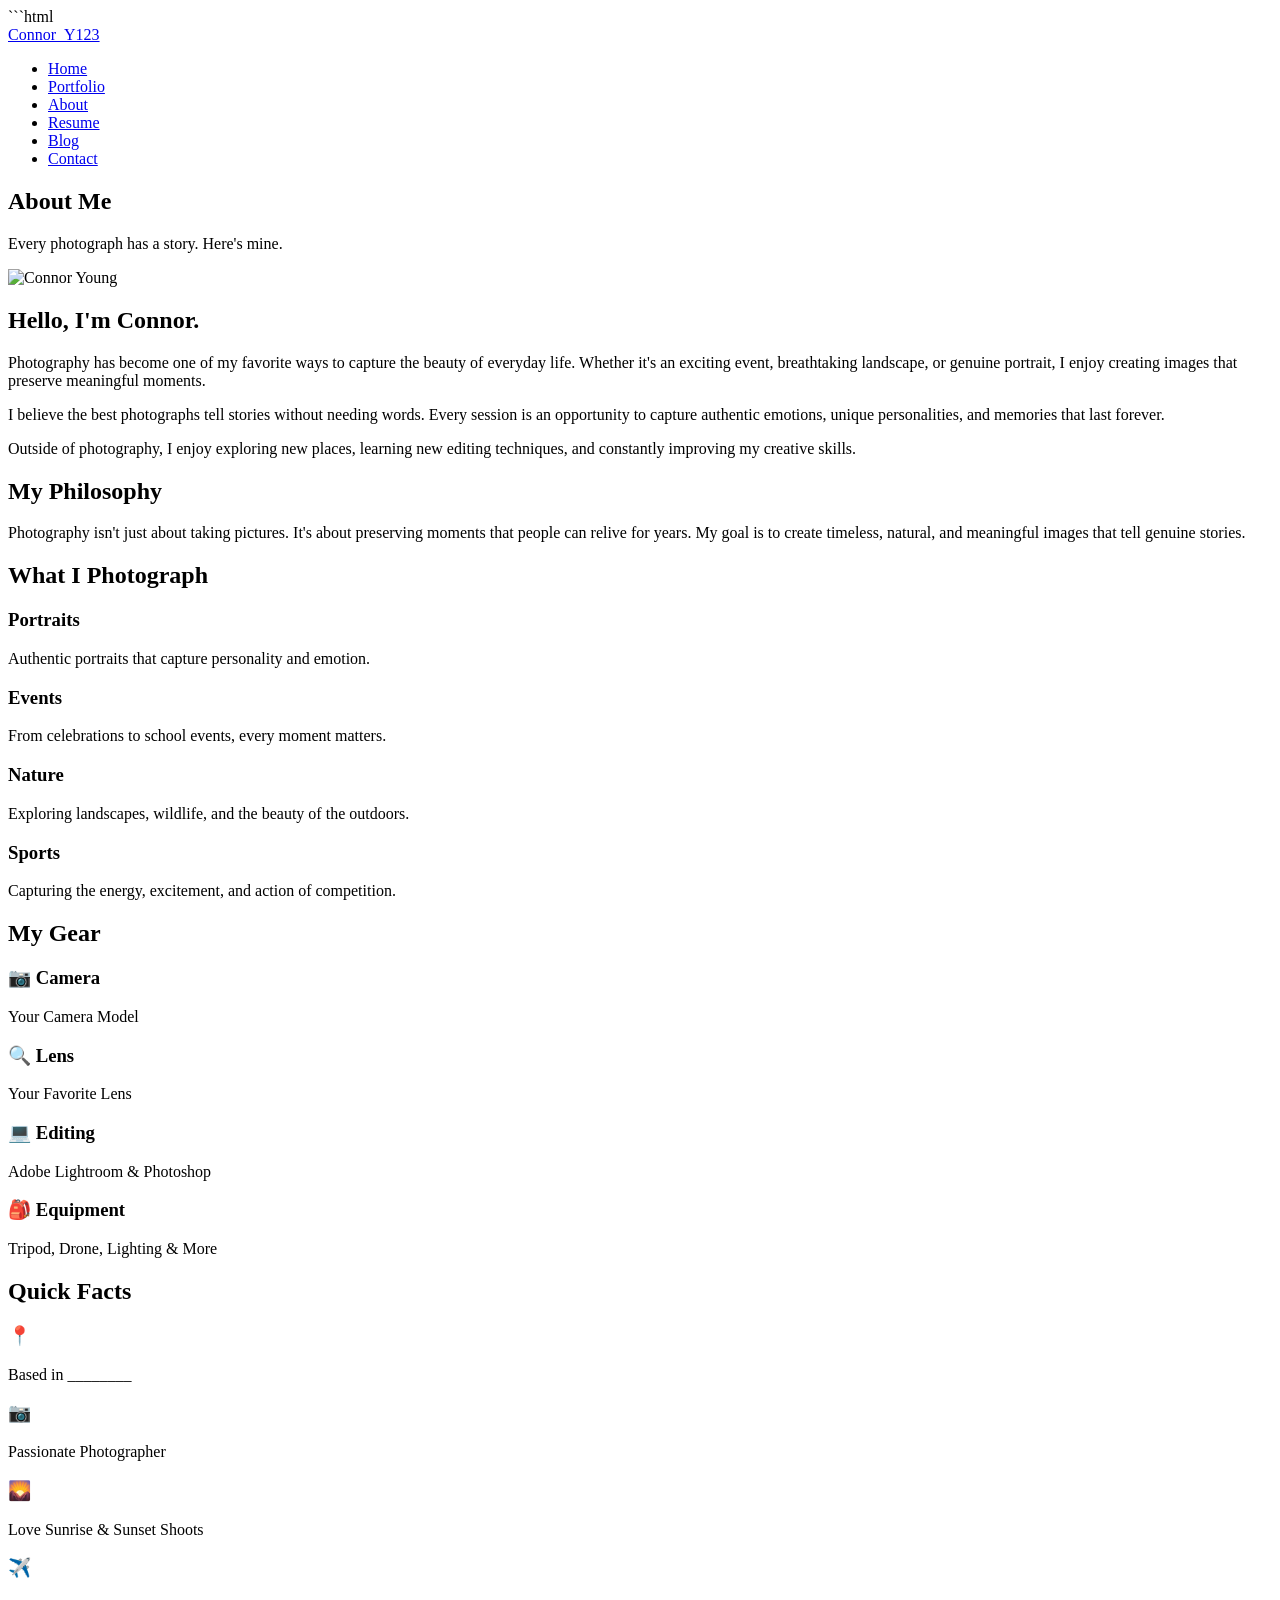
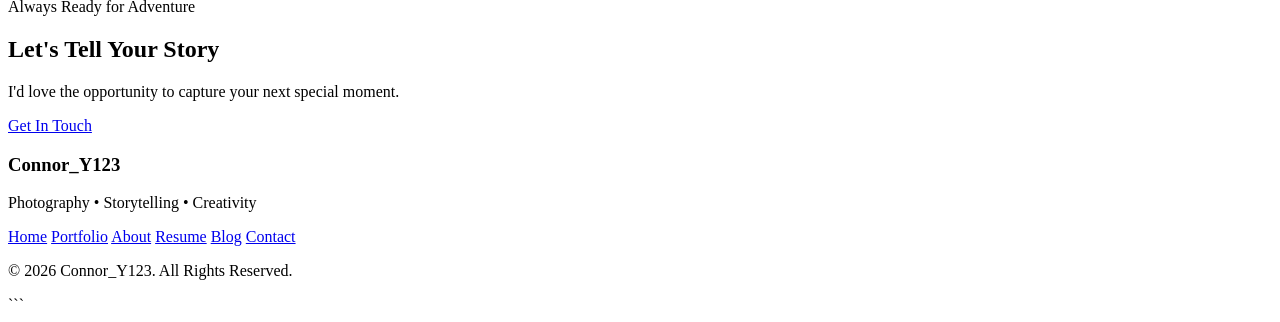
==== about.html @ cade41a1 "Create about.html" ====
```html
<!DOCTYPE html>
<html lang="en">
<head>
    <meta charset="UTF-8">
    <meta name="viewport" content="width=device-width, initial-scale=1.0">
    <title>About | Connor_Y123</title>

    <link rel="stylesheet" href="css/style.css">

    <link rel="preconnect" href="https://fonts.googleapis.com">
    <link rel="preconnect" href="https://fonts.gstatic.com" crossorigin>
    <link href="https://fonts.googleapis.com/css2?family=Poppins:wght@300;400;500;600;700&display=swap" rel="stylesheet">
</head>

<body>

<!-- ================= NAVIGATION ================= -->

<header>
    <nav class="navbar">

        <a href="index.html" class="logo">
            Connor<span>_Y123</span>
        </a>

        <ul class="nav-links">
            <li><a href="index.html">Home</a></li>
            <li><a href="portfolio.html">Portfolio</a></li>
            <li><a href="about.html" class="active">About</a></li>
            <li><a href="resume.html">Resume</a></li>
            <li><a href="blog.html">Blog</a></li>
            <li><a href="contact.html">Contact</a></li>
        </ul>

    </nav>
</header>

<!-- ================= HERO ================= -->

<section class="page-hero">

    <h1>About Me</h1>

    <p>
        Every photograph has a story. Here's mine.
    </p>

</section>

<!-- ================= ABOUT ================= -->

<section class="about-page">

    <div class="about-image">

        <!-- Replace with your own photo -->
        <img src="images/profile/profile.jpg" alt="Connor Young">

    </div>

    <div class="about-content">

        <h2>Hello, I'm Connor.</h2>

        <p>
            Photography has become one of my favorite ways to capture the
            beauty of everyday life. Whether it's an exciting event,
            breathtaking landscape, or genuine portrait, I enjoy creating
            images that preserve meaningful moments.
        </p>

        <p>
            I believe the best photographs tell stories without needing
            words. Every session is an opportunity to capture authentic
            emotions, unique personalities, and memories that last forever.
        </p>

        <p>
            Outside of photography, I enjoy exploring new places,
            learning new editing techniques, and constantly improving
            my creative skills.
        </p>

    </div>

</section>

<!-- ================= PHILOSOPHY ================= -->

<section class="mission">

    <h2>My Philosophy</h2>

    <p>
        Photography isn't just about taking pictures.
        It's about preserving moments that people can relive for years.
        My goal is to create timeless, natural, and meaningful images
        that tell genuine stories.
    </p>

</section>

<!-- ================= SPECIALTIES ================= -->

<section class="specialties">

    <h2>What I Photograph</h2>

    <div class="cards">

        <div class="card">
            <h3>Portraits</h3>
            <p>Authentic portraits that capture personality and emotion.</p>
        </div>

        <div class="card">
            <h3>Events</h3>
            <p>From celebrations to school events, every moment matters.</p>
        </div>

        <div class="card">
            <h3>Nature</h3>
            <p>Exploring landscapes, wildlife, and the beauty of the outdoors.</p>
        </div>

        <div class="card">
            <h3>Sports</h3>
            <p>Capturing the energy, excitement, and action of competition.</p>
        </div>

    </div>

</section>

<!-- ================= GEAR ================= -->

<section class="gear">

    <h2>My Gear</h2>

    <div class="gear-grid">

        <div class="gear-box">
            <h3>📷 Camera</h3>
            <p>Your Camera Model</p>
        </div>

        <div class="gear-box">
            <h3>🔍 Lens</h3>
            <p>Your Favorite Lens</p>
        </div>

        <div class="gear-box">
            <h3>💻 Editing</h3>
            <p>Adobe Lightroom & Photoshop</p>
        </div>

        <div class="gear-box">
            <h3>🎒 Equipment</h3>
            <p>Tripod, Drone, Lighting & More</p>
        </div>

    </div>

</section>

<!-- ================= FUN FACTS ================= -->

<section class="fun-facts">

    <h2>Quick Facts</h2>

    <div class="facts">

        <div class="fact">
            <h3>📍</h3>
            <p>Based in ________</p>
        </div>

        <div class="fact">
            <h3>📷</h3>
            <p>Passionate Photographer</p>
        </div>

        <div class="fact">
            <h3>🌄</h3>
            <p>Love Sunrise & Sunset Shoots</p>
        </div>

        <div class="fact">
            <h3>✈️</h3>
            <p>Always Ready for Adventure</p>
        </div>

    </div>

</section>

<!-- ================= CTA ================= -->

<section class="cta">

    <h2>Let's Tell Your Story</h2>

    <p>
        I'd love the opportunity to capture your next special moment.
    </p>

    <a href="contact.html" class="btn primary-btn">
        Get In Touch
    </a>

</section>

<!-- ================= FOOTER ================= -->

<footer>

    <h3>Connor_Y123</h3>

    <p>Photography • Storytelling • Creativity</p>

    <div class="footer-links">
        <a href="index.html">Home</a>
        <a href="portfolio.html">Portfolio</a>
        <a href="about.html">About</a>
        <a href="resume.html">Resume</a>
        <a href="blog.html">Blog</a>
        <a href="contact.html">Contact</a>
    </div>

    <p>© 2026 Connor_Y123. All Rights Reserved.</p>

</footer>

</body>
</html>
```
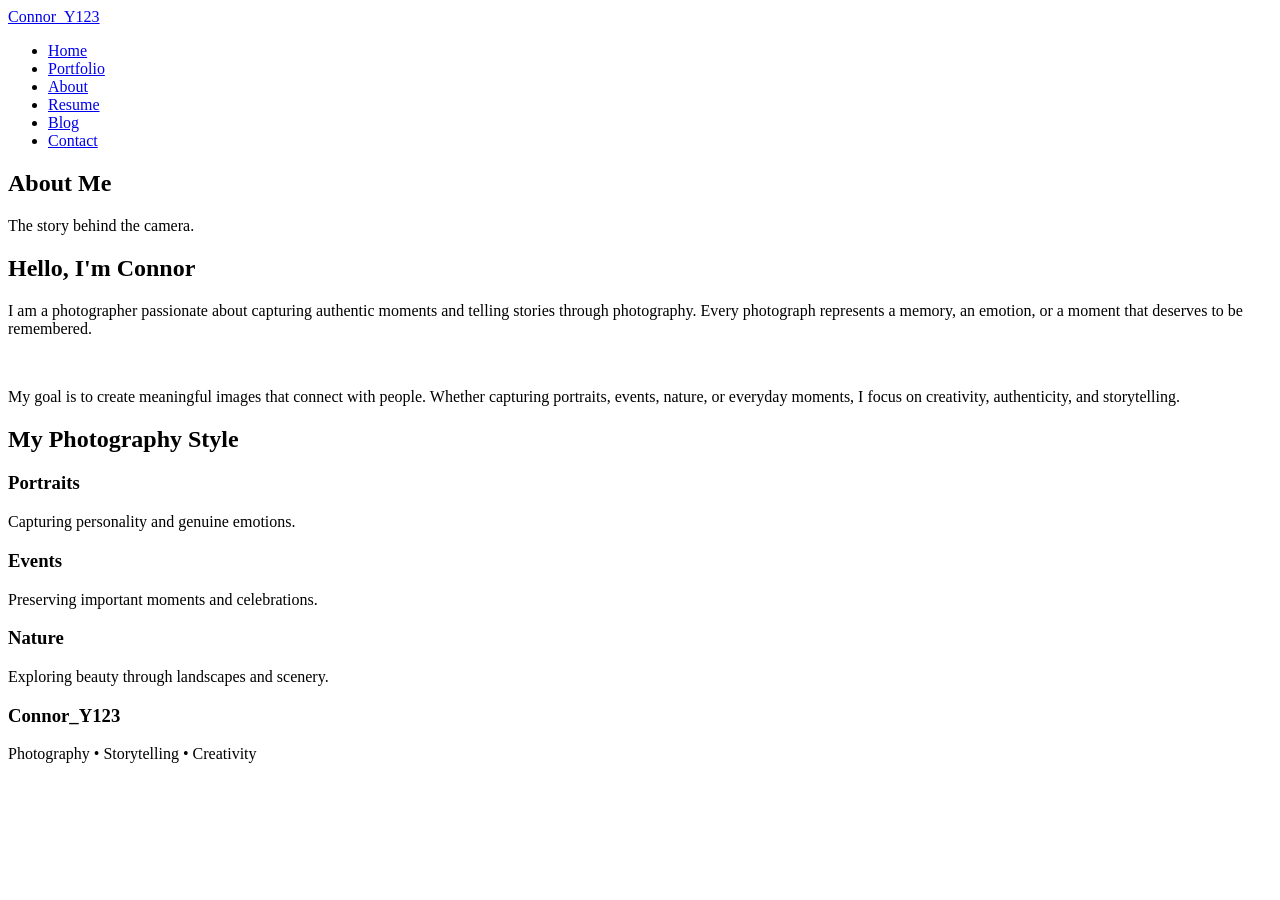
==== commit 6758d788: "Update about.html" ====
--- a/about.html
+++ b/about.html
@@ -1,239 +1,169 @@
-```html
 <!DOCTYPE html>
 <html lang="en">
+
 <head>
+
     <meta charset="UTF-8">
     <meta name="viewport" content="width=device-width, initial-scale=1.0">
+
     <title>About | Connor_Y123</title>
 
     <link rel="stylesheet" href="css/style.css">
 
-    <link rel="preconnect" href="https://fonts.googleapis.com">
-    <link rel="preconnect" href="https://fonts.gstatic.com" crossorigin>
-    <link href="https://fonts.googleapis.com/css2?family=Poppins:wght@300;400;500;600;700&display=swap" rel="stylesheet">
 </head>
+
 
 <body>
 
-<!-- ================= NAVIGATION ================= -->
 
 <header>
+
     <nav class="navbar">
 
         <a href="index.html" class="logo">
             Connor<span>_Y123</span>
         </a>
 
+
         <ul class="nav-links">
+
             <li><a href="index.html">Home</a></li>
-            <li><a href="portfolio.html">Portfolio</a></li>
-            <li><a href="about.html" class="active">About</a></li>
+            <li><a href="#">Portfolio</a></li>
+            <li><a href="about.html">About</a></li>
             <li><a href="resume.html">Resume</a></li>
-            <li><a href="blog.html">Blog</a></li>
-            <li><a href="contact.html">Contact</a></li>
+            <li><a href="#">Blog</a></li>
+            <li><a href="#">Contact</a></li>
+
         </ul>
 
     </nav>
+
 </header>
 
-<!-- ================= HERO ================= -->
 
-<section class="page-hero">
 
-    <h1>About Me</h1>
+<section class="hero">
 
-    <p>
-        Every photograph has a story. Here's mine.
-    </p>
+    <div class="hero-content">
 
-</section>
-
-<!-- ================= ABOUT ================= -->
-
-<section class="about-page">
-
-    <div class="about-image">
-
-        <!-- Replace with your own photo -->
-        <img src="images/profile/profile.jpg" alt="Connor Young">
-
-    </div>
-
-    <div class="about-content">
-
-        <h2>Hello, I'm Connor.</h2>
+        <h1>
+            About Me
+        </h1>
 
         <p>
-            Photography has become one of my favorite ways to capture the
-            beauty of everyday life. Whether it's an exciting event,
-            breathtaking landscape, or genuine portrait, I enjoy creating
-            images that preserve meaningful moments.
-        </p>
-
-        <p>
-            I believe the best photographs tell stories without needing
-            words. Every session is an opportunity to capture authentic
-            emotions, unique personalities, and memories that last forever.
-        </p>
-
-        <p>
-            Outside of photography, I enjoy exploring new places,
-            learning new editing techniques, and constantly improving
-            my creative skills.
+            The story behind the camera.
         </p>
 
     </div>
 
 </section>
 
-<!-- ================= PHILOSOPHY ================= -->
 
-<section class="mission">
 
-    <h2>My Philosophy</h2>
+<section class="about">
+
+    <h2>
+        Hello, I'm Connor
+    </h2>
+
 
     <p>
-        Photography isn't just about taking pictures.
-        It's about preserving moments that people can relive for years.
-        My goal is to create timeless, natural, and meaningful images
-        that tell genuine stories.
+        I am a photographer passionate about capturing
+        authentic moments and telling stories through
+        photography.
+
+        Every photograph represents a memory, an emotion,
+        or a moment that deserves to be remembered.
     </p>
+
+
+    <br>
+
+
+    <p>
+        My goal is to create meaningful images that
+        connect with people. Whether capturing portraits,
+        events, nature, or everyday moments, I focus on
+        creativity, authenticity, and storytelling.
+    </p>
+
 
 </section>
 
-<!-- ================= SPECIALTIES ================= -->
 
-<section class="specialties">
 
-    <h2>What I Photograph</h2>
+<section>
+
+    <h2>
+        My Photography Style
+    </h2>
+
 
     <div class="cards">
 
+
         <div class="card">
-            <h3>Portraits</h3>
-            <p>Authentic portraits that capture personality and emotion.</p>
+
+            <h3>
+                Portraits
+            </h3>
+
+            <p>
+                Capturing personality and genuine emotions.
+            </p>
+
         </div>
 
+
+
         <div class="card">
-            <h3>Events</h3>
-            <p>From celebrations to school events, every moment matters.</p>
+
+            <h3>
+                Events
+            </h3>
+
+            <p>
+                Preserving important moments and celebrations.
+            </p>
+
         </div>
 
+
+
         <div class="card">
-            <h3>Nature</h3>
-            <p>Exploring landscapes, wildlife, and the beauty of the outdoors.</p>
+
+            <h3>
+                Nature
+            </h3>
+
+            <p>
+                Exploring beauty through landscapes and scenery.
+            </p>
+
         </div>
 
-        <div class="card">
-            <h3>Sports</h3>
-            <p>Capturing the energy, excitement, and action of competition.</p>
-        </div>
 
     </div>
 
-</section>
-
-<!-- ================= GEAR ================= -->
-
-<section class="gear">
-
-    <h2>My Gear</h2>
-
-    <div class="gear-grid">
-
-        <div class="gear-box">
-            <h3>📷 Camera</h3>
-            <p>Your Camera Model</p>
-        </div>
-
-        <div class="gear-box">
-            <h3>🔍 Lens</h3>
-            <p>Your Favorite Lens</p>
-        </div>
-
-        <div class="gear-box">
-            <h3>💻 Editing</h3>
-            <p>Adobe Lightroom & Photoshop</p>
-        </div>
-
-        <div class="gear-box">
-            <h3>🎒 Equipment</h3>
-            <p>Tripod, Drone, Lighting & More</p>
-        </div>
-
-    </div>
 
 </section>
 
-<!-- ================= FUN FACTS ================= -->
 
-<section class="fun-facts">
-
-    <h2>Quick Facts</h2>
-
-    <div class="facts">
-
-        <div class="fact">
-            <h3>📍</h3>
-            <p>Based in ________</p>
-        </div>
-
-        <div class="fact">
-            <h3>📷</h3>
-            <p>Passionate Photographer</p>
-        </div>
-
-        <div class="fact">
-            <h3>🌄</h3>
-            <p>Love Sunrise & Sunset Shoots</p>
-        </div>
-
-        <div class="fact">
-            <h3>✈️</h3>
-            <p>Always Ready for Adventure</p>
-        </div>
-
-    </div>
-
-</section>
-
-<!-- ================= CTA ================= -->
-
-<section class="cta">
-
-    <h2>Let's Tell Your Story</h2>
-
-    <p>
-        I'd love the opportunity to capture your next special moment.
-    </p>
-
-    <a href="contact.html" class="btn primary-btn">
-        Get In Touch
-    </a>
-
-</section>
-
-<!-- ================= FOOTER ================= -->
 
 <footer>
 
-    <h3>Connor_Y123</h3>
+    <h3>
+        Connor_Y123
+    </h3>
 
-    <p>Photography • Storytelling • Creativity</p>
-
-    <div class="footer-links">
-        <a href="index.html">Home</a>
-        <a href="portfolio.html">Portfolio</a>
-        <a href="about.html">About</a>
-        <a href="resume.html">Resume</a>
-        <a href="blog.html">Blog</a>
-        <a href="contact.html">Contact</a>
-    </div>
-
-    <p>© 2026 Connor_Y123. All Rights Reserved.</p>
+    <p>
+        Photography • Storytelling • Creativity
+    </p>
 
 </footer>
 
+
+
 </body>
+
 </html>
-```
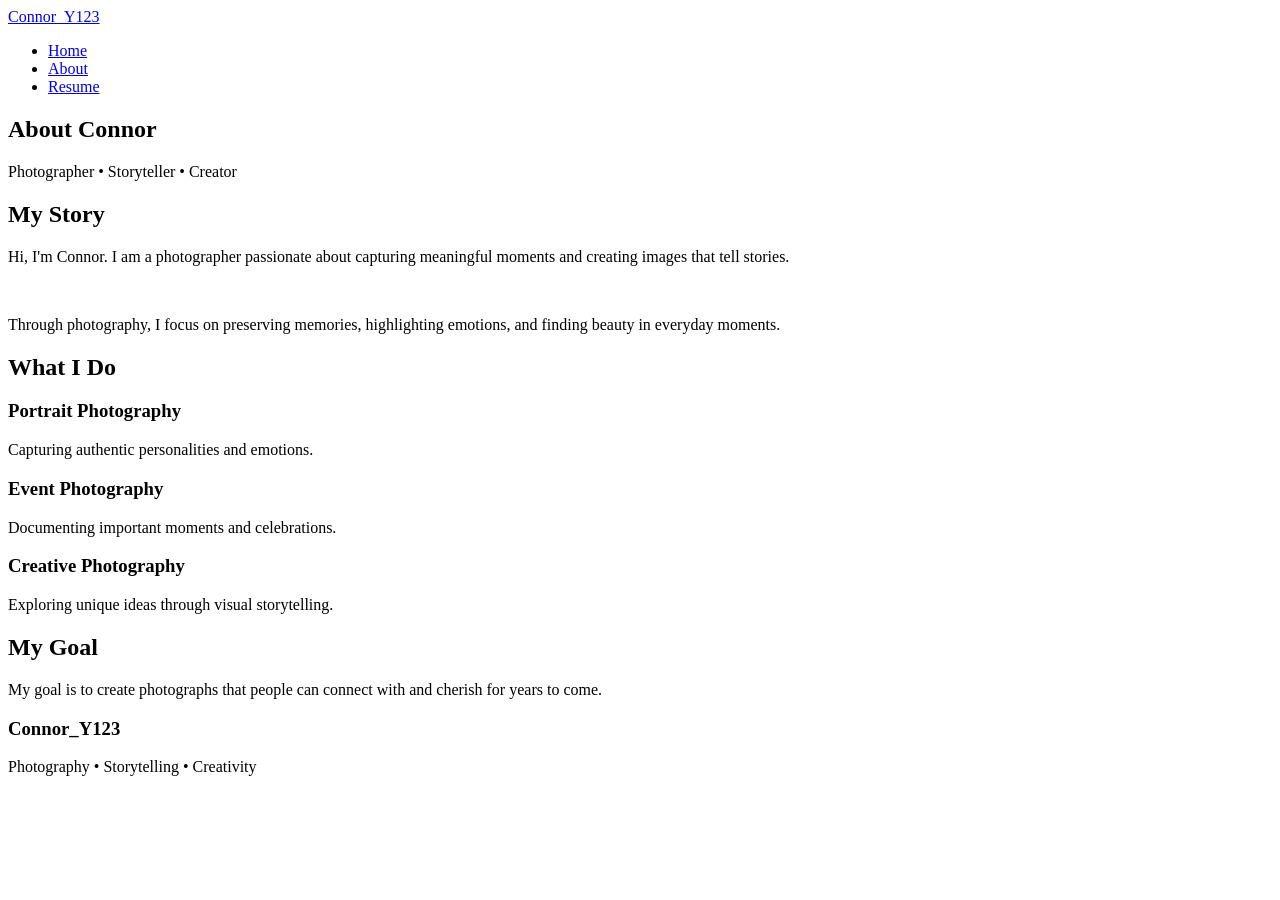
==== commit b239c3df: "Update about.html" ====
--- a/about.html
+++ b/about.html
@@ -2,19 +2,16 @@
 <html lang="en">
 
 <head>
-
     <meta charset="UTF-8">
     <meta name="viewport" content="width=device-width, initial-scale=1.0">
 
     <title>About | Connor_Y123</title>
 
     <link rel="stylesheet" href="css/style.css">
-
 </head>
 
 
 <body>
-
 
 <header>
 
@@ -24,16 +21,10 @@
             Connor<span>_Y123</span>
         </a>
 
-
         <ul class="nav-links">
-
             <li><a href="index.html">Home</a></li>
-            <li><a href="#">Portfolio</a></li>
             <li><a href="about.html">About</a></li>
             <li><a href="resume.html">Resume</a></li>
-            <li><a href="#">Blog</a></li>
-            <li><a href="#">Contact</a></li>
-
         </ul>
 
     </nav>
@@ -41,17 +32,14 @@
 </header>
 
 
-
 <section class="hero">
 
     <div class="hero-content">
 
-        <h1>
-            About Me
-        </h1>
+        <h1>About Connor</h1>
 
         <p>
-            The story behind the camera.
+            Photographer • Storyteller • Creator
         </p>
 
     </div>
@@ -59,102 +47,85 @@
 </section>
 
 
-
 <section class="about">
 
-    <h2>
-        Hello, I'm Connor
-    </h2>
-
+    <h2>My Story</h2>
 
     <p>
-        I am a photographer passionate about capturing
-        authentic moments and telling stories through
-        photography.
-
-        Every photograph represents a memory, an emotion,
-        or a moment that deserves to be remembered.
+        Hi, I'm Connor. I am a photographer passionate about
+        capturing meaningful moments and creating images that
+        tell stories.
     </p>
-
 
     <br>
 
-
     <p>
-        My goal is to create meaningful images that
-        connect with people. Whether capturing portraits,
-        events, nature, or everyday moments, I focus on
-        creativity, authenticity, and storytelling.
+        Through photography, I focus on preserving memories,
+        highlighting emotions, and finding beauty in everyday
+        moments.
     </p>
-
 
 </section>
 
 
-
 <section>
 
-    <h2>
-        My Photography Style
-    </h2>
-
+    <h2>What I Do</h2>
 
     <div class="cards">
 
-
         <div class="card">
 
-            <h3>
-                Portraits
-            </h3>
+            <h3>Portrait Photography</h3>
 
             <p>
-                Capturing personality and genuine emotions.
+                Capturing authentic personalities and emotions.
             </p>
 
         </div>
 
 
-
         <div class="card">
 
-            <h3>
-                Events
-            </h3>
+            <h3>Event Photography</h3>
 
             <p>
-                Preserving important moments and celebrations.
+                Documenting important moments and celebrations.
             </p>
 
         </div>
 
 
-
         <div class="card">
 
-            <h3>
-                Nature
-            </h3>
+            <h3>Creative Photography</h3>
 
             <p>
-                Exploring beauty through landscapes and scenery.
+                Exploring unique ideas through visual storytelling.
             </p>
 
         </div>
 
-
     </div>
-
 
 </section>
 
 
+<section class="about">
+
+    <h2>My Goal</h2>
+
+    <p>
+        My goal is to create photographs that people can
+        connect with and cherish for years to come.
+    </p>
+
+</section>
+
 
 <footer>
 
-    <h3>
-        Connor_Y123
-    </h3>
+    <h3>Connor_Y123</h3>
 
     <p>
         Photography • Storytelling • Creativity
@@ -163,7 +134,6 @@
 </footer>
 
 
-
 </body>
 
 </html>
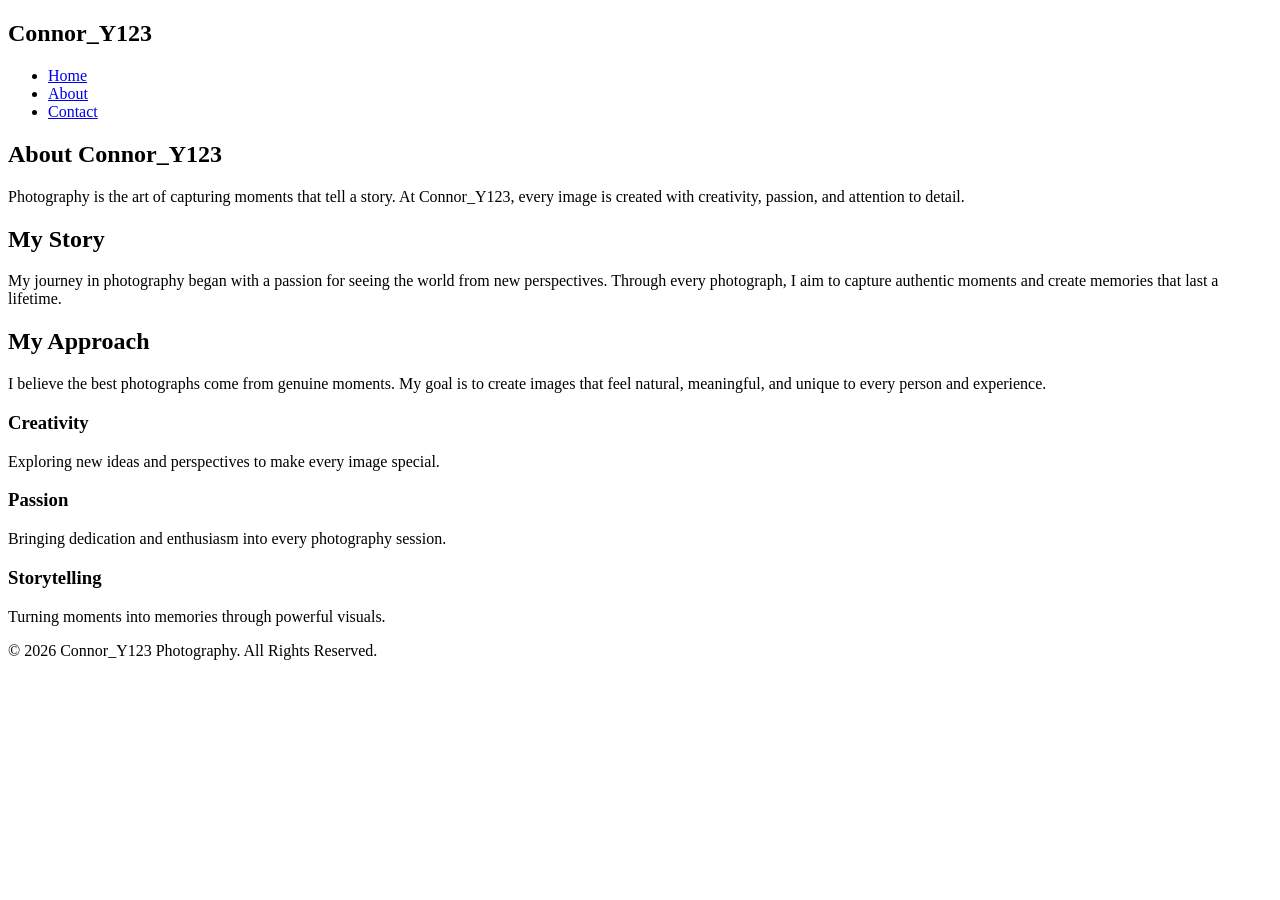
==== commit d90d2ce1: "Update about.html" ====
--- a/about.html
+++ b/about.html
@@ -4,134 +4,109 @@
 <head>
     <meta charset="UTF-8">
     <meta name="viewport" content="width=device-width, initial-scale=1.0">
-
-    <title>About | Connor_Y123</title>
-
+    <title>About | Connor_Y123 Photography</title>
     <link rel="stylesheet" href="css/style.css">
 </head>
 
-
 <body>
 
-<header>
+    <!-- Navigation -->
+    <header>
+        <nav>
+            <h1 class="logo">Connor_Y123</h1>
 
-    <nav class="navbar">
-
-        <a href="index.html" class="logo">
-            Connor<span>_Y123</span>
-        </a>
-
-        <ul class="nav-links">
-            <li><a href="index.html">Home</a></li>
-            <li><a href="about.html">About</a></li>
-            <li><a href="resume.html">Resume</a></li>
-        </ul>
-
-    </nav>
-
-</header>
+            <ul>
+                <li><a href="index.html">Home</a></li>
+                <li><a href="about.html">About</a></li>
+                <li><a href="contact.html">Contact</a></li>
+            </ul>
+        </nav>
+    </header>
 
 
-<section class="hero">
+    <!-- About Hero -->
+    <section class="about-hero">
 
-    <div class="hero-content">
+        <div class="about-content">
 
-        <h1>About Connor</h1>
-
-        <p>
-            Photographer • Storyteller • Creator
-        </p>
-
-    </div>
-
-</section>
-
-
-<section class="about">
-
-    <h2>My Story</h2>
-
-    <p>
-        Hi, I'm Connor. I am a photographer passionate about
-        capturing meaningful moments and creating images that
-        tell stories.
-    </p>
-
-    <br>
-
-    <p>
-        Through photography, I focus on preserving memories,
-        highlighting emotions, and finding beauty in everyday
-        moments.
-    </p>
-
-</section>
-
-
-<section>
-
-    <h2>What I Do</h2>
-
-    <div class="cards">
-
-        <div class="card">
-
-            <h3>Portrait Photography</h3>
+            <h2>About Connor_Y123</h2>
 
             <p>
-                Capturing authentic personalities and emotions.
+                Photography is the art of capturing moments that tell a story.
+                At Connor_Y123, every image is created with creativity,
+                passion, and attention to detail.
             </p>
 
         </div>
 
+    </section>
+
+
+    <!-- Story Section -->
+    <section class="about-section">
+
+        <h2>My Story</h2>
+
+        <p>
+            My journey in photography began with a passion for seeing the world
+            from new perspectives. Through every photograph, I aim to capture
+            authentic moments and create memories that last a lifetime.
+        </p>
+
+    </section>
+
+
+    <!-- Photography Philosophy -->
+    <section class="about-section">
+
+        <h2>My Approach</h2>
+
+        <p>
+            I believe the best photographs come from genuine moments.
+            My goal is to create images that feel natural, meaningful,
+            and unique to every person and experience.
+        </p>
+
+    </section>
+
+
+    <!-- Values -->
+    <section class="features">
 
         <div class="card">
-
-            <h3>Event Photography</h3>
-
+            <h3>Creativity</h3>
             <p>
-                Documenting important moments and celebrations.
+                Exploring new ideas and perspectives to make every image special.
             </p>
-
         </div>
 
 
         <div class="card">
-
-            <h3>Creative Photography</h3>
-
+            <h3>Passion</h3>
             <p>
-                Exploring unique ideas through visual storytelling.
+                Bringing dedication and enthusiasm into every photography session.
             </p>
-
         </div>
 
-    </div>
 
-</section>
+        <div class="card">
+            <h3>Storytelling</h3>
+            <p>
+                Turning moments into memories through powerful visuals.
+            </p>
+        </div>
+
+    </section>
 
 
-<section class="about">
+    <!-- Footer -->
+    <footer>
 
-    <h2>My Goal</h2>
+        <p>
+            © 2026 Connor_Y123 Photography. All Rights Reserved.
+        </p>
 
-    <p>
-        My goal is to create photographs that people can
-        connect with and cherish for years to come.
-    </p>
-
-</section>
-
-
-<footer>
-
-    <h3>Connor_Y123</h3>
-
-    <p>
-        Photography • Storytelling • Creativity
-    </p>
-
-</footer>
+    </footer>
 
 
 </body>
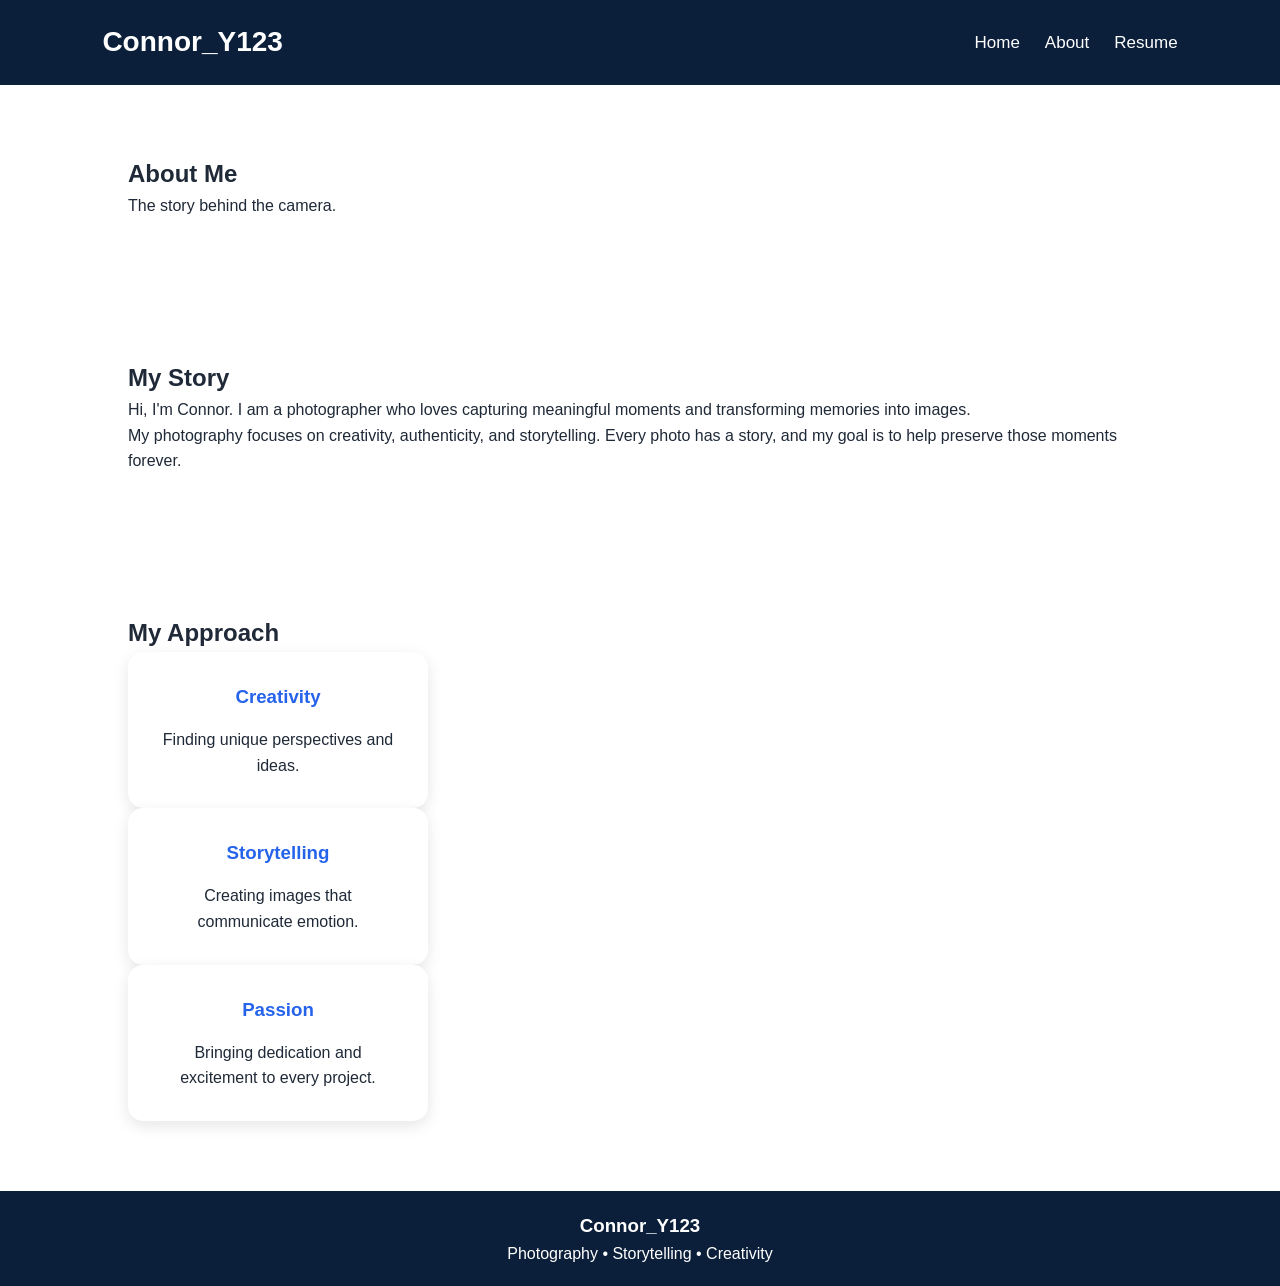
==== commit 4114880a: "Update about.html" ====
--- a/about.html
+++ b/about.html
@@ -2,111 +2,157 @@
 <html lang="en">
 
 <head>
+
     <meta charset="UTF-8">
     <meta name="viewport" content="width=device-width, initial-scale=1.0">
-    <title>About | Connor_Y123 Photography</title>
-    <link rel="stylesheet" href="css/style.css">
+
+    <title>About | Connor_Y123</title>
+
+    <link rel="stylesheet" href="style.css">
+
 </head>
+
 
 <body>
 
-    <!-- Navigation -->
-    <header>
-        <nav>
-            <h1 class="logo">Connor_Y123</h1>
 
-            <ul>
-                <li><a href="index.html">Home</a></li>
-                <li><a href="about.html">About</a></li>
-                <li><a href="contact.html">Contact</a></li>
-            </ul>
-        </nav>
-    </header>
+<header>
+
+<nav>
+
+<h2 class="logo">
+Connor_Y123
+</h2>
 
 
-    <!-- About Hero -->
-    <section class="about-hero">
+<ul>
 
-        <div class="about-content">
+<li><a href="index.html">Home</a></li>
 
-            <h2>About Connor_Y123</h2>
+<li><a href="about.html">About</a></li>
 
-            <p>
-                Photography is the art of capturing moments that tell a story.
-                At Connor_Y123, every image is created with creativity,
-                passion, and attention to detail.
-            </p>
+<li><a href="resume.html">Resume</a></li>
 
-        </div>
+</ul>
 
-    </section>
+</nav>
+
+</header>
 
 
-    <!-- Story Section -->
-    <section class="about-section">
 
-        <h2>My Story</h2>
+<section class="page-title">
 
-        <p>
-            My journey in photography began with a passion for seeing the world
-            from new perspectives. Through every photograph, I aim to capture
-            authentic moments and create memories that last a lifetime.
-        </p>
+<h1>
+About Me
+</h1>
 
-    </section>
+<p>
+The story behind the camera.
+</p>
+
+</section>
 
 
-    <!-- Photography Philosophy -->
-    <section class="about-section">
 
-        <h2>My Approach</h2>
+<section>
 
-        <p>
-            I believe the best photographs come from genuine moments.
-            My goal is to create images that feel natural, meaningful,
-            and unique to every person and experience.
-        </p>
-
-    </section>
+<h2>
+My Story
+</h2>
 
 
-    <!-- Values -->
-    <section class="features">
+<p class="text">
 
-        <div class="card">
-            <h3>Creativity</h3>
-            <p>
-                Exploring new ideas and perspectives to make every image special.
-            </p>
-        </div>
+Hi, I'm Connor. I am a photographer
+who loves capturing meaningful moments
+and transforming memories into images.
+
+</p>
 
 
-        <div class="card">
-            <h3>Passion</h3>
-            <p>
-                Bringing dedication and enthusiasm into every photography session.
-            </p>
-        </div>
+<p class="text">
+
+My photography focuses on creativity,
+authenticity, and storytelling.
+Every photo has a story, and my goal is
+to help preserve those moments forever.
+
+</p>
 
 
-        <div class="card">
-            <h3>Storytelling</h3>
-            <p>
-                Turning moments into memories through powerful visuals.
-            </p>
-        </div>
-
-    </section>
+</section>
 
 
-    <!-- Footer -->
-    <footer>
 
-        <p>
-            © 2026 Connor_Y123 Photography. All Rights Reserved.
-        </p>
+<section class="services">
 
-    </footer>
+<h2>
+My Approach
+</h2>
+
+
+<div class="cards">
+
+
+<div class="card">
+
+<h3>
+Creativity
+</h3>
+
+<p>
+Finding unique perspectives and ideas.
+</p>
+
+</div>
+
+
+
+<div class="card">
+
+<h3>
+Storytelling
+</h3>
+
+<p>
+Creating images that communicate emotion.
+</p>
+
+</div>
+
+
+
+<div class="card">
+
+<h3>
+Passion
+</h3>
+
+<p>
+Bringing dedication and excitement to every project.
+</p>
+
+</div>
+
+
+</div>
+
+</section>
+
+
+
+<footer>
+
+<h3>
+Connor_Y123
+</h3>
+
+<p>
+Photography • Storytelling • Creativity
+</p>
+
+</footer>
 
 
 </body>
--- a/style.css
+++ b/style.css
@@ -0,0 +1,404 @@
+/* RESET */
+
+* {
+    margin: 0;
+    padding: 0;
+    box-sizing: border-box;
+}
+
+
+body {
+    font-family: Arial, Helvetica, sans-serif;
+    color: #1f2937;
+    background-color: white;
+    line-height: 1.6;
+}
+
+
+/* NAVBAR */
+
+header {
+    background-color: #0B1F3A;
+    padding: 20px 8%;
+}
+
+
+nav {
+    display: flex;
+    justify-content: space-between;
+    align-items: center;
+}
+
+
+.logo {
+    color: white;
+    font-size: 28px;
+}
+
+
+nav ul {
+    list-style: none;
+    display: flex;
+    gap: 25px;
+}
+
+
+nav ul li a {
+    color: white;
+    text-decoration: none;
+    font-size: 17px;
+    transition: 0.3s;
+}
+
+
+nav ul li a:hover {
+    color: #60a5fa;
+}
+
+
+
+/* BUTTON */
+
+.button {
+    display: inline-block;
+    margin-top: 25px;
+    padding: 12px 28px;
+
+    background-color: #2563EB;
+    color: white;
+
+    text-decoration: none;
+    border-radius: 30px;
+
+    transition: 0.3s;
+}
+
+
+.button:hover {
+    background-color: #1D4ED8;
+}
+
+
+
+/* HERO */
+
+.hero {
+
+    height: 85vh;
+
+    background:
+    linear-gradient(
+        rgba(11,31,58,0.75),
+        rgba(11,31,58,0.75)
+    ),
+    url("../images/hero.jpg");
+
+
+    background-size: cover;
+    background-position: center;
+
+    display: flex;
+    justify-content: center;
+    align-items: center;
+
+    text-align: center;
+
+}
+
+
+.hero-content {
+    color: white;
+    max-width: 750px;
+}
+
+
+.hero-content h2 {
+    font-size: 55px;
+    margin-bottom: 20px;
+}
+
+
+.hero-content p {
+    font-size: 20px;
+}
+
+
+
+/* GENERAL SECTIONS */
+
+section {
+    padding: 70px 10%;
+}
+
+
+.intro {
+    text-align: center;
+}
+
+
+.intro h2 {
+    color: #0B1F3A;
+    font-size: 36px;
+    margin-bottom: 20px;
+}
+
+
+.intro p {
+    max-width: 750px;
+    margin: auto;
+}
+
+
+
+/* FEATURE CARDS */
+
+.features {
+    background-color: #DBEAFE;
+
+    display: flex;
+    justify-content: center;
+    gap: 30px;
+}
+
+
+.card {
+
+    background-color: white;
+
+    width: 300px;
+
+    padding: 30px;
+
+    text-align: center;
+
+    border-radius: 15px;
+
+    box-shadow: 0px 5px 15px rgba(0,0,0,0.1);
+
+}
+
+
+.card h3 {
+    color: #2563EB;
+    margin-bottom: 15px;
+}
+
+
+
+/* CTA */
+
+.cta {
+
+    text-align: center;
+
+    background-color: #0B1F3A;
+
+    color: white;
+
+}
+
+
+.cta h2 {
+    font-size: 35px;
+    margin-bottom: 15px;
+}
+
+
+
+/* ABOUT PAGE */
+
+.about-hero {
+
+    background-color: #DBEAFE;
+
+    text-align: center;
+
+}
+
+
+.about-content {
+
+    max-width: 800px;
+
+    margin: auto;
+
+}
+
+
+.about-section {
+
+    text-align: center;
+
+}
+
+
+.about-section h2 {
+
+    color: #0B1F3A;
+
+    margin-bottom: 15px;
+
+}
+
+
+
+/* RESUME PAGE */
+
+.resume {
+
+    background-color: #f8fafc;
+
+}
+
+
+.resume-container {
+
+    max-width: 850px;
+
+    margin: auto;
+
+}
+
+
+.resume h2 {
+
+    text-align: center;
+
+    color: #0B1F3A;
+
+    font-size: 36px;
+
+}
+
+
+.resume-section {
+
+    background-color: white;
+
+    margin: 25px 0;
+
+    padding: 25px;
+
+    border-left: 5px solid #2563EB;
+
+    border-radius: 8px;
+
+}
+
+
+.resume-section h3 {
+
+    color: #2563EB;
+
+    margin-bottom: 10px;
+
+}
+
+
+.resume-section ul {
+
+    padding-left: 20px;
+
+}
+
+
+
+/* CONTACT PAGE */
+
+.contact {
+
+    text-align: center;
+
+}
+
+
+.contact form {
+
+    max-width: 600px;
+
+    margin: auto;
+
+}
+
+
+.contact input,
+.contact textarea {
+
+    width: 100%;
+
+    padding: 15px;
+
+    margin: 10px 0;
+
+    border: 1px solid #cbd5e1;
+
+    border-radius: 8px;
+
+    font-size: 16px;
+
+}
+
+
+.contact textarea {
+
+    height: 150px;
+
+}
+
+
+
+/* FOOTER */
+
+footer {
+
+    background-color: #0B1F3A;
+
+    color: white;
+
+    text-align: center;
+
+    padding: 20px;
+
+}
+
+
+
+/* MOBILE */
+
+@media(max-width:768px) {
+
+
+    nav {
+
+        flex-direction: column;
+
+        gap: 20px;
+
+    }
+
+
+    nav ul {
+
+        flex-direction: column;
+
+        text-align: center;
+
+    }
+
+
+    .hero-content h2 {
+
+        font-size: 38px;
+
+    }
+
+
+    .features {
+
+        flex-direction: column;
+
+        align-items: center;
+
+    }
+
+}
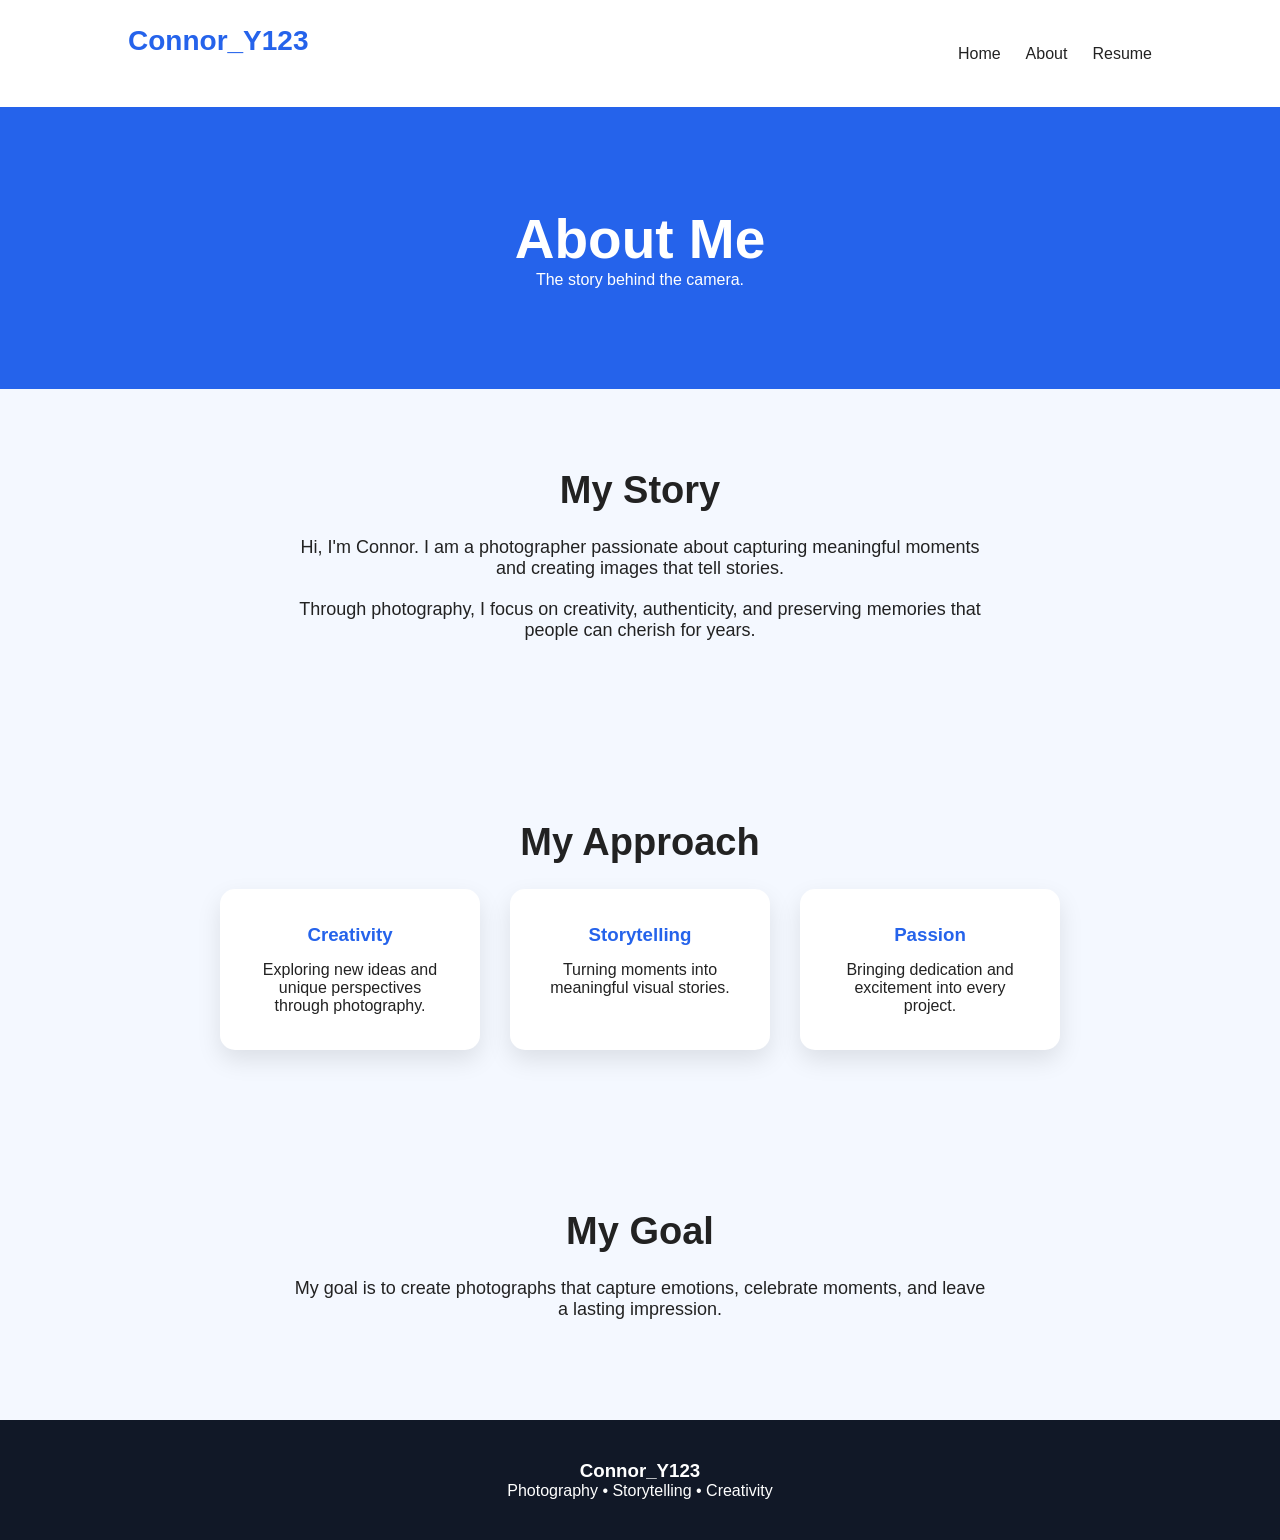
==== commit 585bf032: "Update about.html" ====
--- a/about.html
+++ b/about.html
@@ -18,24 +18,30 @@
 
 <header>
 
-<nav>
+    <nav>
 
-<h2 class="logo">
-Connor_Y123
-</h2>
+        <h2 class="logo">
+            Connor_Y123
+        </h2>
 
 
-<ul>
+        <ul>
 
-<li><a href="index.html">Home</a></li>
+            <li>
+                <a href="index.html">Home</a>
+            </li>
 
-<li><a href="about.html">About</a></li>
+            <li>
+                <a href="about.html">About</a>
+            </li>
 
-<li><a href="resume.html">Resume</a></li>
+            <li>
+                <a href="resume.html">Resume</a>
+            </li>
 
-</ul>
+        </ul>
 
-</nav>
+    </nav>
 
 </header>
 
@@ -43,116 +49,147 @@
 
 <section class="page-title">
 
-<h1>
-About Me
-</h1>
+    <h1>
+        About Me
+    </h1>
 
-<p>
-The story behind the camera.
-</p>
+    <p>
+        The story behind the camera.
+    </p>
 
 </section>
 
 
 
+
 <section>
 
-<h2>
-My Story
-</h2>
+    <h2>
+        My Story
+    </h2>
 
 
-<p class="text">
+    <p class="text">
 
-Hi, I'm Connor. I am a photographer
-who loves capturing meaningful moments
-and transforming memories into images.
+        Hi, I'm Connor. I am a photographer
+        passionate about capturing meaningful
+        moments and creating images that tell
+        stories.
 
-</p>
+    </p>
 
 
-<p class="text">
+    <p class="text">
 
-My photography focuses on creativity,
-authenticity, and storytelling.
-Every photo has a story, and my goal is
-to help preserve those moments forever.
+        Through photography, I focus on creativity,
+        authenticity, and preserving memories that
+        people can cherish for years.
 
-</p>
+    </p>
 
 
 </section>
 
 
 
+
 <section class="services">
 
-<h2>
-My Approach
-</h2>
+    <h2>
+        My Approach
+    </h2>
 
 
-<div class="cards">
+    <div class="cards">
 
 
-<div class="card">
+        <div class="card">
 
-<h3>
-Creativity
-</h3>
+            <h3>
+                Creativity
+            </h3>
 
-<p>
-Finding unique perspectives and ideas.
-</p>
+            <p>
+                Exploring new ideas and unique
+                perspectives through photography.
+            </p>
 
-</div>
+        </div>
 
 
 
-<div class="card">
+        <div class="card">
 
-<h3>
-Storytelling
-</h3>
+            <h3>
+                Storytelling
+            </h3>
 
-<p>
-Creating images that communicate emotion.
-</p>
+            <p>
+                Turning moments into meaningful
+                visual stories.
+            </p>
 
-</div>
+        </div>
 
 
 
-<div class="card">
+        <div class="card">
 
-<h3>
-Passion
-</h3>
+            <h3>
+                Passion
+            </h3>
 
-<p>
-Bringing dedication and excitement to every project.
-</p>
+            <p>
+                Bringing dedication and excitement
+                into every project.
+            </p>
 
-</div>
+        </div>
 
 
-</div>
+    </div>
+
 
 </section>
 
 
 
+
+<section>
+
+    <h2>
+        My Goal
+    </h2>
+
+
+    <p class="text">
+
+        My goal is to create photographs that
+        capture emotions, celebrate moments,
+        and leave a lasting impression.
+
+    </p>
+
+
+</section>
+
+
+
+
 <footer>
 
-<h3>
-Connor_Y123
-</h3>
+    <h3>
+        Connor_Y123
+    </h3>
 
-<p>
-Photography • Storytelling • Creativity
-</p>
+
+    <p>
+        Photography • Storytelling • Creativity
+    </p>
+
 
 </footer>
+
 
 
 </body>
--- a/style.css
+++ b/style.css
@@ -1,404 +1,251 @@
-/* RESET */
-
-* {
-    margin: 0;
-    padding: 0;
-    box-sizing: border-box;
-}
-
-
-body {
-    font-family: Arial, Helvetica, sans-serif;
-    color: #1f2937;
-    background-color: white;
-    line-height: 1.6;
-}
-
-
-/* NAVBAR */
-
-header {
-    background-color: #0B1F3A;
-    padding: 20px 8%;
-}
-
-
-nav {
-    display: flex;
-    justify-content: space-between;
-    align-items: center;
-}
-
-
-.logo {
-    color: white;
-    font-size: 28px;
-}
-
-
-nav ul {
-    list-style: none;
-    display: flex;
-    gap: 25px;
-}
-
-
-nav ul li a {
-    color: white;
-    text-decoration: none;
-    font-size: 17px;
-    transition: 0.3s;
-}
-
-
-nav ul li a:hover {
-    color: #60a5fa;
-}
-
-
-
-/* BUTTON */
-
-.button {
-    display: inline-block;
-    margin-top: 25px;
-    padding: 12px 28px;
-
-    background-color: #2563EB;
-    color: white;
-
-    text-decoration: none;
-    border-radius: 30px;
-
-    transition: 0.3s;
-}
-
-
-.button:hover {
-    background-color: #1D4ED8;
-}
-
-
-
-/* HERO */
-
-.hero {
-
-    height: 85vh;
-
-    background:
-    linear-gradient(
-        rgba(11,31,58,0.75),
-        rgba(11,31,58,0.75)
-    ),
-    url("../images/hero.jpg");
-
-
-    background-size: cover;
-    background-position: center;
-
-    display: flex;
-    justify-content: center;
-    align-items: center;
-
-    text-align: center;
-
-}
-
-
-.hero-content {
-    color: white;
-    max-width: 750px;
-}
-
-
-.hero-content h2 {
-    font-size: 55px;
-    margin-bottom: 20px;
-}
-
-
-.hero-content p {
-    font-size: 20px;
-}
-
-
-
-/* GENERAL SECTIONS */
-
-section {
-    padding: 70px 10%;
-}
-
-
-.intro {
-    text-align: center;
-}
-
-
-.intro h2 {
-    color: #0B1F3A;
-    font-size: 36px;
-    margin-bottom: 20px;
-}
-
-
-.intro p {
-    max-width: 750px;
-    margin: auto;
-}
-
-
-
-/* FEATURE CARDS */
-
-.features {
-    background-color: #DBEAFE;
-
-    display: flex;
-    justify-content: center;
-    gap: 30px;
-}
-
-
-.card {
-
-    background-color: white;
-
-    width: 300px;
-
-    padding: 30px;
-
-    text-align: center;
-
-    border-radius: 15px;
-
-    box-shadow: 0px 5px 15px rgba(0,0,0,0.1);
-
-}
-
-
-.card h3 {
-    color: #2563EB;
-    margin-bottom: 15px;
-}
-
-
-
-/* CTA */
-
-.cta {
-
-    text-align: center;
-
-    background-color: #0B1F3A;
-
-    color: white;
-
-}
-
-
-.cta h2 {
-    font-size: 35px;
-    margin-bottom: 15px;
-}
-
-
-
-/* ABOUT PAGE */
-
-.about-hero {
-
-    background-color: #DBEAFE;
-
-    text-align: center;
-
-}
-
-
-.about-content {
-
-    max-width: 800px;
-
-    margin: auto;
-
-}
-
-
-.about-section {
-
-    text-align: center;
-
-}
-
-
-.about-section h2 {
-
-    color: #0B1F3A;
-
-    margin-bottom: 15px;
-
-}
-
-
-
-/* RESUME PAGE */
-
-.resume {
-
-    background-color: #f8fafc;
-
-}
-
-
-.resume-container {
-
-    max-width: 850px;
-
-    margin: auto;
-
-}
-
-
-.resume h2 {
-
-    text-align: center;
-
-    color: #0B1F3A;
-
-    font-size: 36px;
-
-}
-
-
-.resume-section {
-
-    background-color: white;
-
-    margin: 25px 0;
-
-    padding: 25px;
-
-    border-left: 5px solid #2563EB;
-
-    border-radius: 8px;
-
-}
-
-
-.resume-section h3 {
-
-    color: #2563EB;
-
-    margin-bottom: 10px;
-
-}
-
-
-.resume-section ul {
-
-    padding-left: 20px;
-
-}
-
-
-
-/* CONTACT PAGE */
-
-.contact {
-
-    text-align: center;
-
-}
-
-
-.contact form {
-
-    max-width: 600px;
-
-    margin: auto;
-
-}
-
-
-.contact input,
-.contact textarea {
-
-    width: 100%;
-
-    padding: 15px;
-
-    margin: 10px 0;
-
-    border: 1px solid #cbd5e1;
-
-    border-radius: 8px;
-
-    font-size: 16px;
-
-}
-
-
-.contact textarea {
-
-    height: 150px;
-
-}
-
-
-
-/* FOOTER */
-
-footer {
-
-    background-color: #0B1F3A;
-
-    color: white;
-
-    text-align: center;
-
-    padding: 20px;
-
-}
-
-
-
-/* MOBILE */
-
-@media(max-width:768px) {
-
-
-    nav {
-
-        flex-direction: column;
-
-        gap: 20px;
-
-    }
-
-
-    nav ul {
-
-        flex-direction: column;
-
-        text-align: center;
-
-    }
-
-
-    .hero-content h2 {
-
-        font-size: 38px;
-
-    }
-
-
-    .features {
-
-        flex-direction: column;
-
-        align-items: center;
-
-    }
-
-}
+*{
+    margin:0;
+    padding:0;
+    box-sizing:border-box;
+}
+
+
+body{
+
+    font-family:Arial, sans-serif;
+
+    background:#f4f8ff;
+
+    color:#222;
+
+}
+
+
+nav{
+
+    display:flex;
+
+    justify-content:space-between;
+
+    align-items:center;
+
+    padding:25px 10%;
+
+    background:white;
+
+}
+
+
+.logo{
+
+    color:#2563eb;
+
+    font-size:28px;
+
+}
+
+
+ul{
+
+    display:flex;
+
+    gap:25px;
+
+    list-style:none;
+
+}
+
+
+a{
+
+    text-decoration:none;
+
+    color:#222;
+
+}
+
+
+
+.hero{
+
+    height:80vh;
+
+    display:flex;
+
+    flex-direction:column;
+
+    justify-content:center;
+
+    align-items:center;
+
+    text-align:center;
+
+    color:white;
+
+    background:linear-gradient(
+        135deg,
+        #2563eb,
+        #1e3a8a
+    );
+
+}
+
+
+.hero h1{
+
+    font-size:65px;
+
+    margin-bottom:25px;
+
+}
+
+
+.hero p{
+
+    font-size:20px;
+
+    margin-bottom:30px;
+
+}
+
+
+
+.page-title{
+
+    background:#2563eb;
+
+    color:white;
+
+    text-align:center;
+
+    padding:100px 10%;
+
+}
+
+
+.page-title h1{
+
+    font-size:55px;
+
+}
+
+
+
+.button{
+
+    background:white;
+
+    color:#2563eb;
+
+    padding:15px 35px;
+
+    border-radius:30px;
+
+}
+
+
+
+section{
+
+    padding:80px 10%;
+
+    text-align:center;
+
+}
+
+
+
+h2{
+
+    margin-bottom:25px;
+
+    font-size:38px;
+
+}
+
+
+
+.text{
+
+    max-width:700px;
+
+    margin:20px auto;
+
+    font-size:18px;
+
+}
+
+
+
+.cards{
+
+    display:flex;
+
+    justify-content:center;
+
+    gap:30px;
+
+    flex-wrap:wrap;
+
+}
+
+
+
+.card{
+
+    background:white;
+
+    width:260px;
+
+    padding:35px;
+
+    border-radius:15px;
+
+    box-shadow:0 10px 25px rgba(0,0,0,.1);
+
+}
+
+
+
+.card h3{
+
+    color:#2563eb;
+
+    margin-bottom:15px;
+
+}
+
+
+
+.resume-box{
+
+    background:white;
+
+    max-width:800px;
+
+    margin:30px auto;
+
+    padding:35px;
+
+    border-radius:15px;
+
+    box-shadow:0 10px 25px rgba(0,0,0,.1);
+
+}
+
+
+
+.resume-box li{
+
+    margin:10px;
+
+}
+
+
+
+footer{
+
+    background:#111827;
+
+    color:white;
+
+    text-align:center;
+
+    padding:40px;
+
+}
